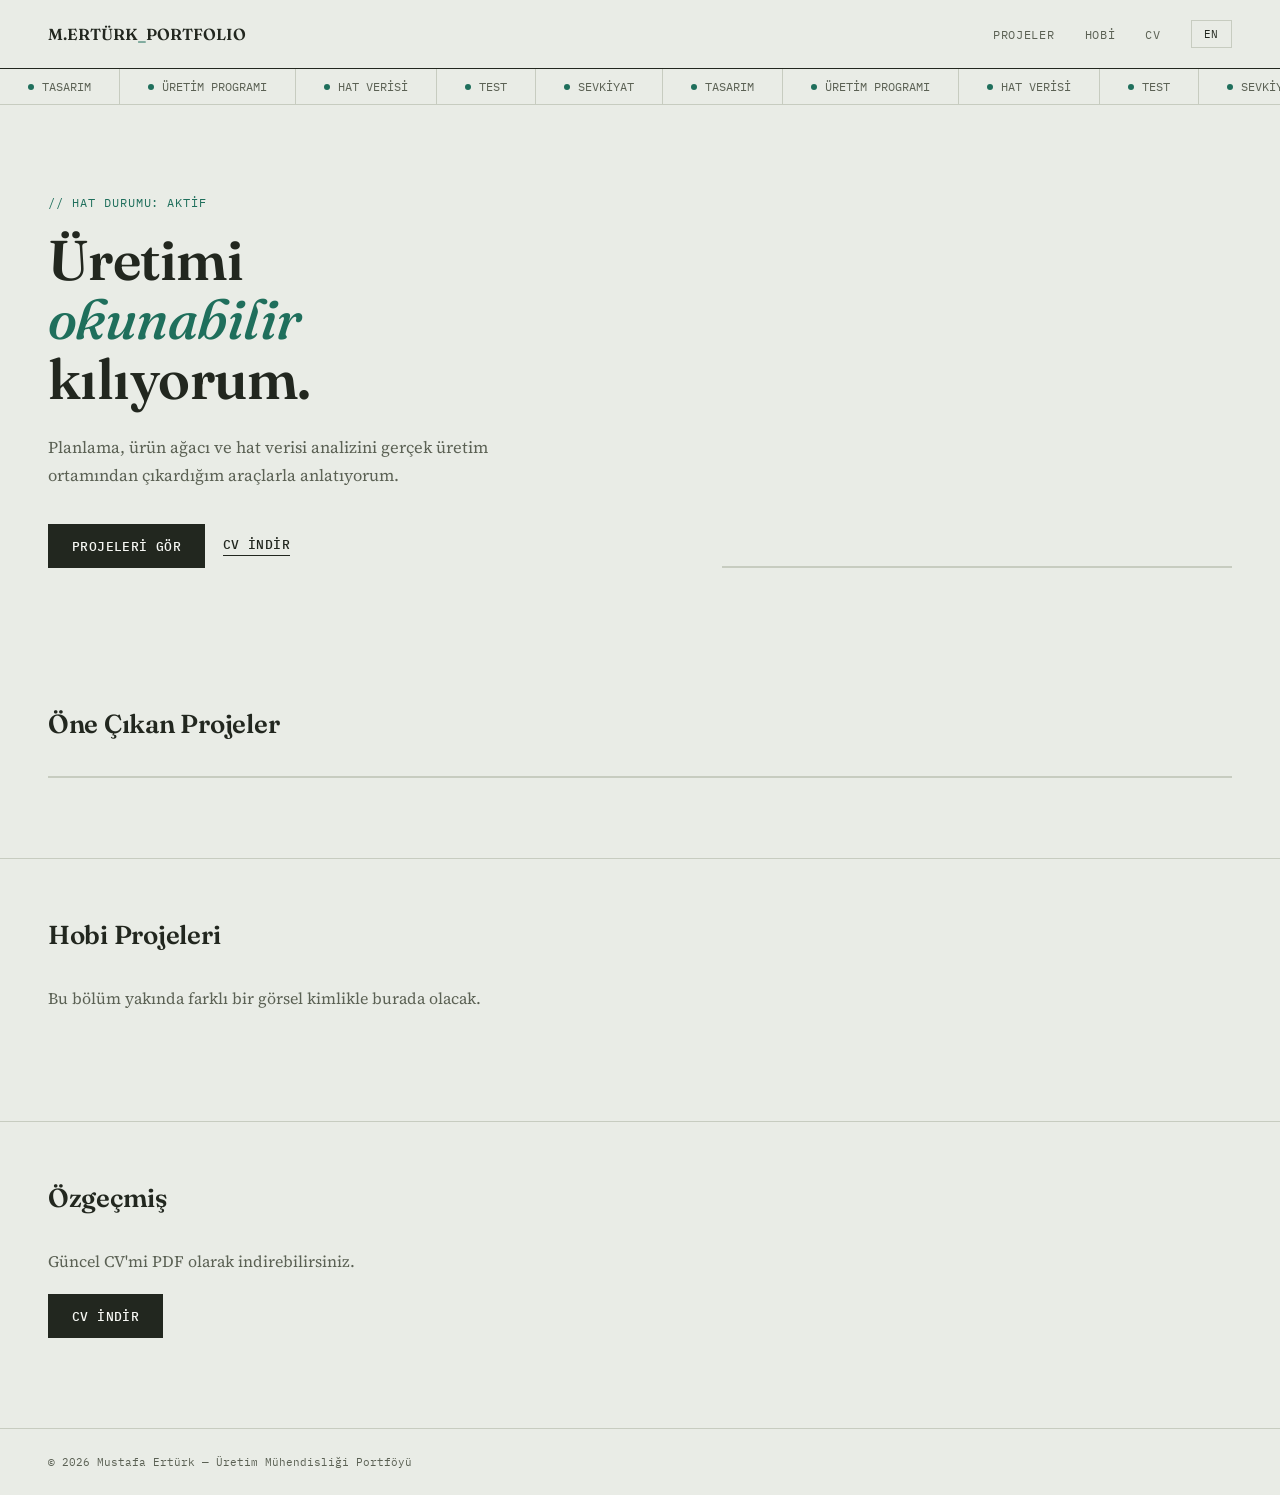
==== index.html @ 0b01f878 "ilk sürüm" ====
<!DOCTYPE html>
<html lang="tr" data-lang="tr">
<head>
<meta charset="UTF-8">
<meta name="viewport" content="width=device-width, initial-scale=1.0">
<title>Mustafa Ertürk — Portföy</title>
<link rel="preconnect" href="https://fonts.googleapis.com">
<link href="https://fonts.googleapis.com/css2?family=Fraunces:opsz,wght@9..144,500;9..144,600;9..144,700&family=Source+Serif+4:wght@400;500;600&family=IBM+Plex+Mono:wght@400;500&family=Caveat:wght@500;600&display=swap" rel="stylesheet">
<link rel="stylesheet" href="style.css">
</head>
<body>

<nav>
  <div class="logo">M.ERTÜRK<span>_</span>PORTFOLIO</div>
  <div class="navlinks">
    <a href="#projeler" data-i18n="nav_projects">PROJELER</a>
    <a href="#hobi" data-i18n="nav_hobby">HOBİ</a>
    <a href="#cv" data-i18n="nav_cv">CV</a>
    <button id="langToggle" class="lang-btn">EN</button>
  </div>
</nav>

<div class="status-strip">
  <div class="track">
    <div class="item"><span class="dot"></span><span data-i18n="s_design">TASARIM</span></div>
    <div class="item"><span class="dot"></span><span data-i18n="s_plan">ÜRETİM PROGRAMI</span></div>
    <div class="item"><span class="dot"></span><span data-i18n="s_line">HAT VERİSİ</span></div>
    <div class="item"><span class="dot"></span><span data-i18n="s_test">TEST</span></div>
    <div class="item"><span class="dot"></span><span data-i18n="s_ship">SEVKİYAT</span></div>
    <div class="item"><span class="dot"></span><span data-i18n="s_design">TASARIM</span></div>
    <div class="item"><span class="dot"></span><span data-i18n="s_plan">ÜRETİM PROGRAMI</span></div>
    <div class="item"><span class="dot"></span><span data-i18n="s_line">HAT VERİSİ</span></div>
    <div class="item"><span class="dot"></span><span data-i18n="s_test">TEST</span></div>
    <div class="item"><span class="dot"></span><span data-i18n="s_ship">SEVKİYAT</span></div>
  </div>
</div>

<header class="hero">
  <div>
    <div class="eyebrow" data-i18n="eyebrow">// Hat Durumu: Aktif</div>
    <h1>
      <span data-i18n="h1_1">Üretimi</span><br>
      <span class="accent" data-i18n="h1_2">okunabilir</span><br>
      <span data-i18n="h1_3">kılıyorum.</span>
    </h1>
    <p class="lead" data-i18n="lead">Planlama, ürün ağacı ve hat verisi analizini gerçek üretim ortamından çıkardığım araçlarla anlatıyorum.</p>
    <div class="ctas">
      <a href="#projeler" class="btn" data-i18n="cta_projects">PROJELERİ GÖR</a>
      <a href="#cv" class="btn ghost" data-i18n="cta_cv">CV İNDİR</a>
    </div>
  </div>

  <div class="kpis" id="kpiWrap">
    <!-- KPI kartları JS ile projects verisinden üretilir -->
  </div>
</header>

<!-- Radyal menü, JS tarafından tetiklenince buraya konumlandırılır -->
<div id="radialMenu" class="radial-menu" aria-hidden="true"></div>
<div id="radialOverlay" class="radial-overlay"></div>

<section id="projeler" class="projects">
  <h2 data-i18n="projects_title">Öne Çıkan Projeler</h2>
  <div class="project-grid" id="projectGrid">
    <!-- Kartlar JS ile üretilir -->
  </div>
</section>

<section id="hobi" class="hobby-teaser">
  <h2 data-i18n="hobby_title">Hobi Projeleri</h2>
  <p data-i18n="hobby_text">Bu bölüm yakında farklı bir görsel kimlikle burada olacak.</p>
</section>

<section id="cv" class="cv-section">
  <h2 data-i18n="cv_title">Özgeçmiş</h2>
  <p data-i18n="cv_text">Güncel CV'mi PDF olarak indirebilirsiniz.</p>
  <a href="assets/cv.pdf" class="btn" download data-i18n="cta_cv">CV İNDİR</a>
</section>

<footer>
  <span data-i18n="footer">© 2026 Mustafa Ertürk — Üretim Mühendisliği Portföyü</span>
</footer>

<script src="data/projects.js"></script>
<script src="data/i18n.js"></script>
<script src="script.js"></script>
</body>
</html>
---- style.css ----
:root{
  --bg:#E9ECE6;
  --panel:#F6F7F3;
  --panel-border:#C7CCC0;
  --ink:#22271F;
  --teal:#1F6F5C;
  --rust:#8A4A34;
  --steel:#5B6154;
  --white:#F6F7F3;
  --radius:2px;
}

*{ box-sizing:border-box; margin:0; padding:0; }

body{
  background: var(--bg);
  color: var(--ink);
  font-family:'Source Serif 4', serif;
  overflow-x:hidden;
}

a{ color:inherit; text-decoration:none; }

/* NAV */
nav{
  display:flex; justify-content:space-between; align-items:center;
  padding: 20px 48px;
  border-bottom: 1.5px solid var(--ink);
  position:sticky; top:0;
  background: var(--bg);
  z-index: 50;
}
nav .logo{
  font-family:'Fraunces', serif;
  font-weight:600;
  font-size:16px;
}
nav .logo span{ color: var(--teal); }
nav .navlinks{
  display:flex; align-items:center; gap:30px;
  font-family:'IBM Plex Mono', monospace;
  font-size:11.5px;
  color: var(--steel);
  text-transform:uppercase;
  letter-spacing:0.06em;
}
nav .navlinks a:hover{ color: var(--ink); }
.lang-btn{
  font-family:'IBM Plex Mono', monospace;
  font-size:11px;
  background:transparent;
  border:1px solid var(--panel-border);
  color: var(--ink);
  padding:6px 12px;
  cursor:pointer;
  letter-spacing:0.06em;
}
.lang-btn:hover{ border-color: var(--teal); color: var(--teal); }

/* STATUS STRIP */
.status-strip{
  display:flex;
  border-bottom: 1px solid var(--panel-border);
  overflow:hidden;
  white-space:nowrap;
}
.status-strip .track{ display:flex; animation: scroll 22s linear infinite; }
.status-strip .item{
  font-family:'IBM Plex Mono', monospace;
  font-size:11.5px;
  color: var(--steel);
  padding: 10px 28px;
  border-right: 1px solid var(--panel-border);
  display:flex; align-items:center; gap:8px;
}
.status-strip .dot{ width:6px; height:6px; border-radius:50%; background: var(--teal); }
@keyframes scroll{ 0%{transform:translateX(0);} 100%{transform:translateX(-50%);} }

/* HERO */
.hero{
  padding: 90px 48px 60px;
  display:grid;
  grid-template-columns: 1.1fr 0.9fr;
  gap: 50px;
  align-items:end;
}
.eyebrow{
  font-family:'IBM Plex Mono', monospace;
  font-size:12px;
  color: var(--teal);
  letter-spacing:0.08em;
  text-transform:uppercase;
  margin-bottom:20px;
}
h1{
  font-family:'Fraunces', serif;
  font-weight:600;
  font-size: 56px;
  line-height:1.06;
  letter-spacing:-0.01em;
  margin-bottom:26px;
}
h1 .accent{ font-style:italic; color: var(--teal); font-weight:500; }
p.lead{
  font-size:16.5px;
  line-height:1.7;
  color: var(--steel);
  max-width:460px;
  margin-bottom:34px;
}
.ctas{ display:flex; gap:18px; align-items:center; }
.btn{
  display:inline-block;
  font-family:'IBM Plex Mono', monospace;
  font-size:12.5px;
  padding:14px 24px;
  background: var(--ink);
  color: var(--white);
  font-weight:500;
  border:none;
  cursor:pointer;
  letter-spacing:0.03em;
}
.btn.ghost{
  background:transparent;
  color: var(--ink);
  border-bottom:1px solid var(--ink);
  padding: 0 0 3px;
}
.btn:hover{ opacity:0.82; }

/* KPI GRID + RADIAL TRIGGERS */
.kpis{
  display:grid;
  grid-template-columns: 1fr 1fr;
  gap:1px;
  background: var(--panel-border);
  border:1px solid var(--panel-border);
}
.kpi{
  background: var(--panel);
  padding: 26px 22px;
  cursor: pointer;
  position:relative;
  transition: background 0.15s ease;
}
.kpi:hover{ background:#EFF1EA; }
.kpi .num{
  font-family:'Fraunces', serif;
  font-weight:600;
  font-size:36px;
  color: var(--ink);
}
.kpi .num span{ color: var(--teal); font-size:19px; }
.kpi .label{
  font-family:'IBM Plex Mono', monospace;
  font-size:10.5px;
  color: var(--steel);
  text-transform:uppercase;
  letter-spacing:0.06em;
  margin-top:6px;
}
.kpi.has-menu::after{
  content:"⊕";
  position:absolute;
  top:14px; right:16px;
  font-size:12px;
  color: var(--rust);
}

/* RADIAL MENU */
.radial-overlay{
  position:fixed; inset:0;
  background: rgba(34,39,31,0.35);
  backdrop-filter: blur(2px);
  opacity:0; pointer-events:none;
  transition: opacity 0.18s ease;
  z-index: 90;
}
.radial-overlay.active{ opacity:1; pointer-events:auto; }

.radial-menu{
  position:fixed;
  width: 0; height:0;
  z-index: 100;
  pointer-events:none;
}
.radial-menu.active{ pointer-events:auto; }

.radial-center{
  position:absolute;
  width:64px; height:64px;
  left:-32px; top:-32px;
  border-radius:50%;
  background: var(--teal);
  color: var(--white);
  display:flex; align-items:center; justify-content:center;
  font-family:'IBM Plex Mono', monospace;
  font-size:10px;
  text-align:center;
  font-weight:500;
  transform: scale(0);
  transition: transform 0.22s cubic-bezier(.2,1.4,.4,1);
}
.radial-menu.active .radial-center{ transform: scale(1); }

.radial-item{
  position:absolute;
  left:0; top:0;
  width:150px;
  --tx: 0px; --ty: 0px;
  transform: translate(calc(-50% + var(--tx)), calc(-50% + var(--ty))) scale(0);
  opacity:0;
  transition: transform 0.24s cubic-bezier(.2,1.4,.4,1), opacity 0.18s ease;
  text-align:center;
}
.radial-menu.active .radial-item{
  transform: translate(calc(-50% + var(--tx)), calc(-50% + var(--ty))) scale(1);
  opacity:1;
}

.radial-item .ri-inner{
  background: var(--panel);
  border: 1px solid var(--panel-border);
  padding: 12px 14px;
  cursor:pointer;
}
.radial-item .ri-inner:hover{
  border-color: var(--teal);
  background:#EFF1EA;
}
.radial-item .ri-tag{
  font-family:'IBM Plex Mono', monospace;
  font-size:9.5px;
  color: var(--rust);
  text-transform:uppercase;
  letter-spacing:0.06em;
  margin-bottom:4px;
}
.radial-item .ri-title{
  font-family:'Source Serif 4', serif;
  font-size:13px;
  font-weight:500;
  color: var(--ink);
  line-height:1.3;
}
.radial-line{
  position:absolute;
  height:1px;
  background: var(--panel-border);
  transform-origin: 0 0;
  z-index:-1;
  opacity:0;
  transition: opacity 0.18s ease;
}
.radial-menu.active .radial-line{ opacity:1; }

/* PROJECT GRID */
.projects{ padding: 80px 48px; }
.projects h2, .hobby-teaser h2, .cv-section h2{
  font-family:'Fraunces', serif;
  font-weight:600;
  font-size:26px;
  margin-bottom: 36px;
  letter-spacing:-0.01em;
}
.project-grid{
  display:grid;
  grid-template-columns: repeat(auto-fit, minmax(280px, 1fr));
  gap: 1px;
  background: var(--panel-border);
  border: 1px solid var(--panel-border);
}
.project-card{
  background: var(--panel);
  padding: 26px;
  scroll-margin-top: 100px;
  border-left: 3px solid transparent;
  transition: border-color 0.3s ease, background 0.15s ease;
  display: block;
}
.project-card:hover{
  background:#EFF1EA;
  border-left-color: var(--teal);
}
.project-card .pc-tag{
  font-family:'IBM Plex Mono', monospace;
  font-size:10.5px;
  color: var(--rust);
  text-transform:uppercase;
  letter-spacing:0.06em;
  margin-bottom:10px;
}
.project-card h3{
  font-family:'Fraunces', serif;
  font-weight:600;
  font-size:18px;
  margin-bottom:10px;
}
.project-card p{
  font-size:14px;
  color: var(--steel);
  line-height:1.6;
}

.hobby-teaser, .cv-section{
  padding: 60px 48px 90px;
  border-top: 1px solid var(--panel-border);
}
.hobby-teaser p, .cv-section p{
  color: var(--steel);
  margin-bottom: 22px;
  max-width: 480px;
}

footer{
  padding: 26px 48px;
  border-top: 1px solid var(--panel-border);
  font-family:'IBM Plex Mono', monospace;
  font-size:11px;
  color: var(--steel);
}

/* PROJECT DETAIL PAGE */
.detail-wrap{ max-width: 900px; margin: 0 auto; padding: 56px 48px 20px; }
.back-link{
  display:inline-block;
  font-family:'IBM Plex Mono', monospace;
  font-size:12px;
  color: var(--steel);
  margin-bottom: 34px;
}
.back-link:hover{ color: var(--teal); }

.detail-tag{
  font-family:'IBM Plex Mono', monospace;
  font-size:12px;
  color: var(--teal);
  letter-spacing:0.08em;
  text-transform:uppercase;
  margin-bottom:18px;
}
.detail-title{
  font-family:'Fraunces', serif;
  font-weight:600;
  font-size:42px;
  line-height:1.12;
  margin-bottom:26px;
  max-width: 640px;
}
.detail-long{
  font-size:16.5px;
  line-height:1.75;
  color: var(--steel);
  max-width: 620px;
  margin-bottom: 36px;
}

.detail-stack-label, .detail-related-label{
  font-family:'IBM Plex Mono', monospace;
  font-size:11px;
  color: var(--steel);
  text-transform:uppercase;
  letter-spacing:0.08em;
  margin-bottom:12px;
}
.stack-chips{ display:flex; flex-wrap:wrap; gap:10px; margin-bottom:36px; }
.chip{
  font-family:'IBM Plex Mono', monospace;
  font-size:12px;
  padding: 7px 14px;
  border: 1px solid var(--panel-border);
  background: var(--panel);
  color: var(--ink);
}

.detail-media{
  border: 1px dashed var(--panel-border);
  background: var(--panel);
  padding: 40px;
  text-align:center;
  color: var(--steel);
  font-family:'IBM Plex Mono', monospace;
  font-size:12.5px;
  margin-bottom: 36px;
}
.detail-media video, .detail-media img{ width:100%; display:block; }

.detail-ctas{ display:flex; gap:16px; margin-bottom: 60px; }

.related-section{ margin-top: 20px; }
.related-section h2{
  font-family:'Fraunces', serif;
  font-weight:600;
  font-size:20px;
  margin-bottom: 22px;
}

.not-found{
  font-family:'Source Serif 4', serif;
  font-size:17px;
  color: var(--steel);
}

@media (max-width: 860px){
  .detail-wrap{ padding: 40px 24px 20px; }
  .detail-title{ font-size: 32px; }
}

@media (max-width: 860px){
  .hero{ grid-template-columns: 1fr; padding: 60px 24px 40px; }
  h1{ font-size: 38px; }
  nav{ padding: 16px 20px; }
  nav .navlinks{ gap:16px; font-size:10px; }
  .projects, .hobby-teaser, .cv-section{ padding-left:24px; padding-right:24px; }
  .radial-item{ width:120px; }
}
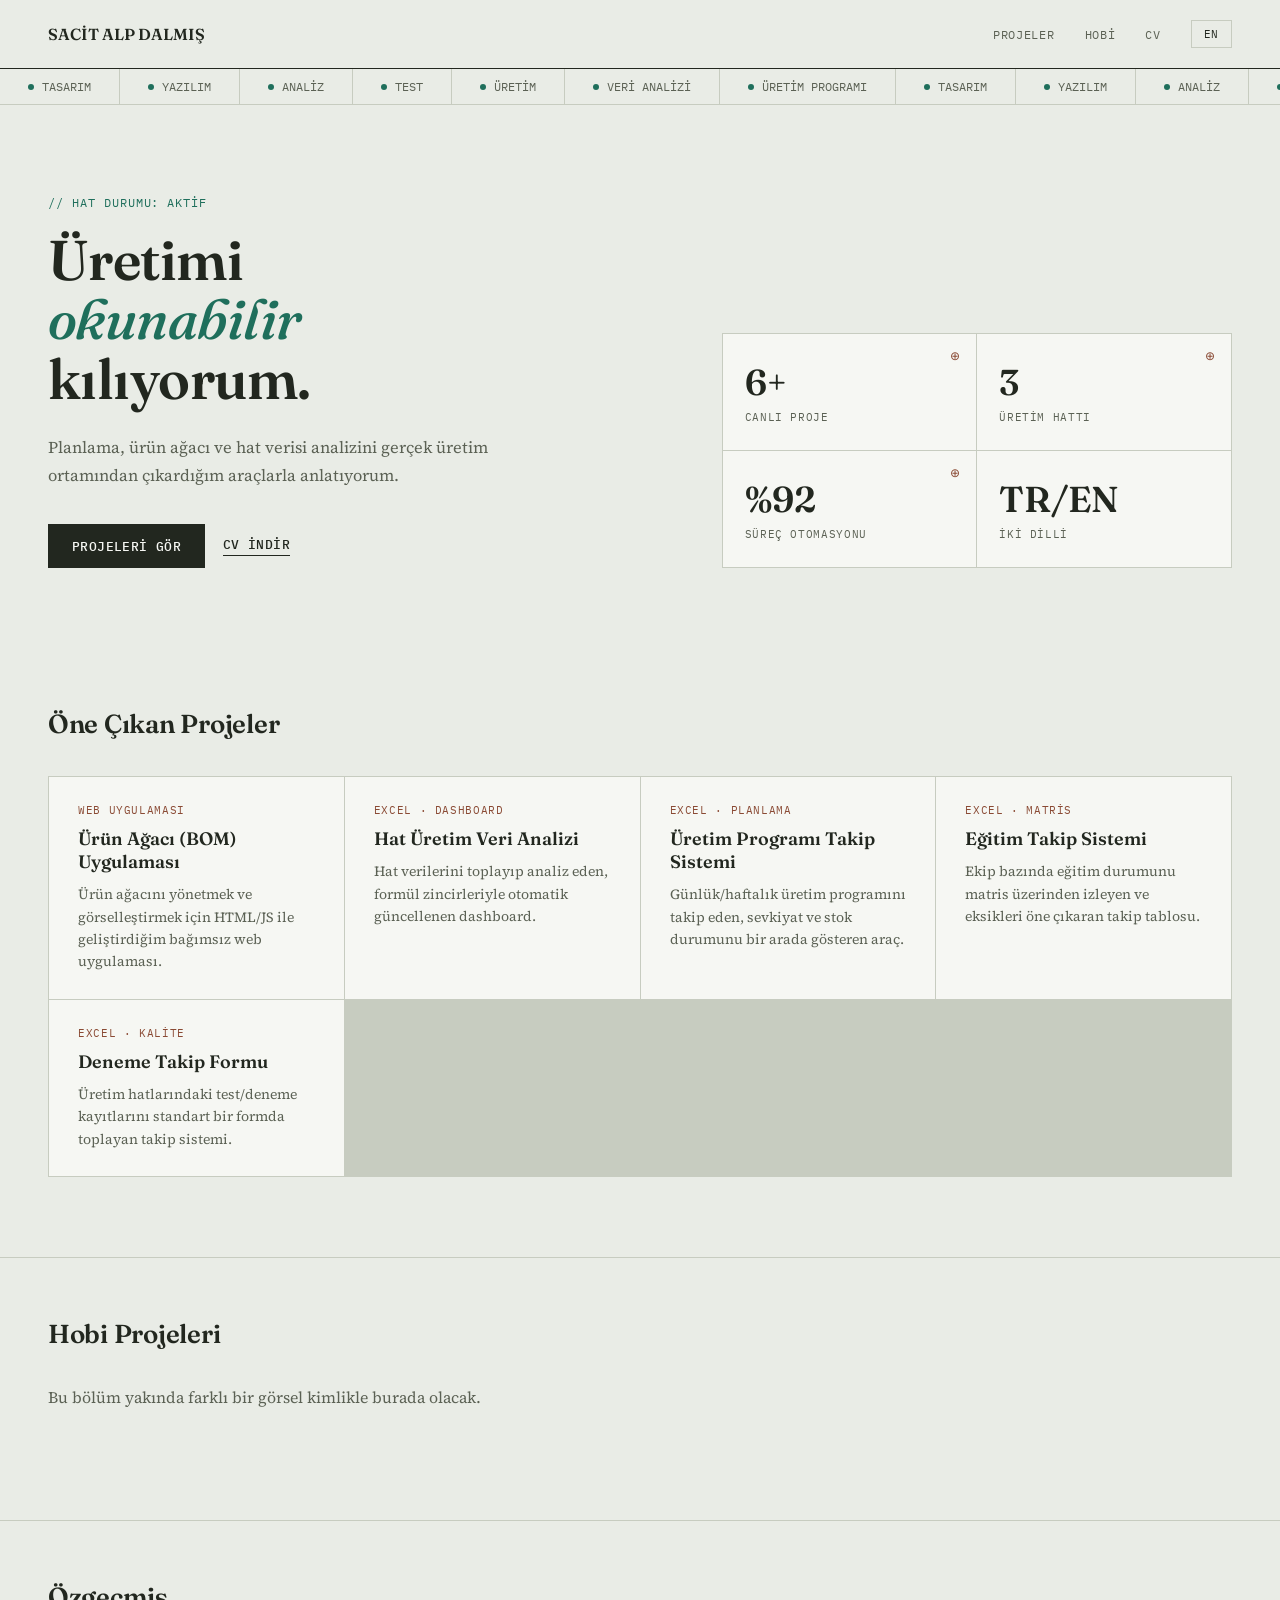
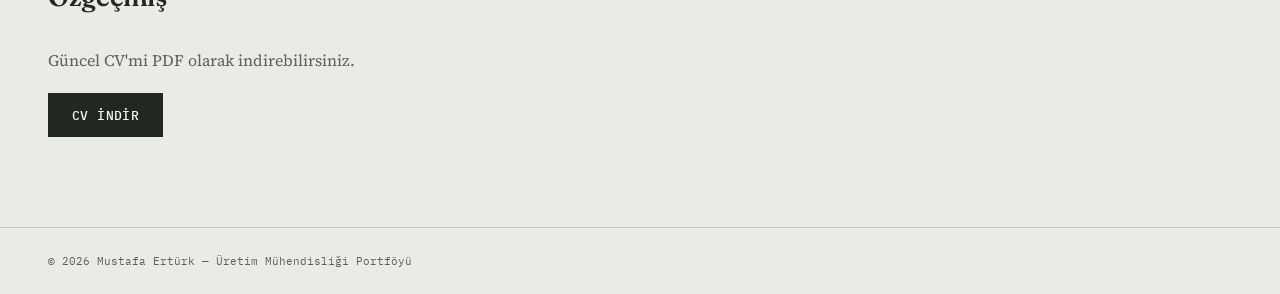
==== commit ec8334cc: "dosya yapisi duzelt" ====
--- a/index.html
+++ b/index.html
@@ -11,7 +11,7 @@
 <body>
 
 <nav>
-  <div class="logo">M.ERTÜRK<span>_</span>PORTFOLIO</div>
+  <div class="logo">SACİT ALP DALMIŞ</div>
   <div class="navlinks">
     <a href="#projeler" data-i18n="nav_projects">PROJELER</a>
     <a href="#hobi" data-i18n="nav_hobby">HOBİ</a>
@@ -23,15 +23,19 @@
 <div class="status-strip">
   <div class="track">
     <div class="item"><span class="dot"></span><span data-i18n="s_design">TASARIM</span></div>
+    <div class="item"><span class="dot"></span><span data-i18n="s_software">YAZILIM</span></div>
+    <div class="item"><span class="dot"></span><span data-i18n="s_analyze">ANALİZ</span></div>
+    <div class="item"><span class="dot"></span><span data-i18n="s_test">TEST</span></div>
+    <div class="item"><span class="dot"></span><span data-i18n="s_production">ÜRETİM</span></div>
+    <div class="item"><span class="dot"></span><span data-i18n="s_data_analysis">VERİ ANALİZİ</span></div>
     <div class="item"><span class="dot"></span><span data-i18n="s_plan">ÜRETİM PROGRAMI</span></div>
-    <div class="item"><span class="dot"></span><span data-i18n="s_line">HAT VERİSİ</span></div>
+    <div class="item"><span class="dot"></span><span data-i18n="s_design">TASARIM</span></div>
+    <div class="item"><span class="dot"></span><span data-i18n="s_software">YAZILIM</span></div>
+    <div class="item"><span class="dot"></span><span data-i18n="s_analyze">ANALİZ</span></div>
     <div class="item"><span class="dot"></span><span data-i18n="s_test">TEST</span></div>
-    <div class="item"><span class="dot"></span><span data-i18n="s_ship">SEVKİYAT</span></div>
-    <div class="item"><span class="dot"></span><span data-i18n="s_design">TASARIM</span></div>
+    <div class="item"><span class="dot"></span><span data-i18n="s_production">ÜRETİM</span></div>
+    <div class="item"><span class="dot"></span><span data-i18n="s_data_analysis">VERİ ANALİZİ</span></div>
     <div class="item"><span class="dot"></span><span data-i18n="s_plan">ÜRETİM PROGRAMI</span></div>
-    <div class="item"><span class="dot"></span><span data-i18n="s_line">HAT VERİSİ</span></div>
-    <div class="item"><span class="dot"></span><span data-i18n="s_test">TEST</span></div>
-    <div class="item"><span class="dot"></span><span data-i18n="s_ship">SEVKİYAT</span></div>
   </div>
 </div>
 
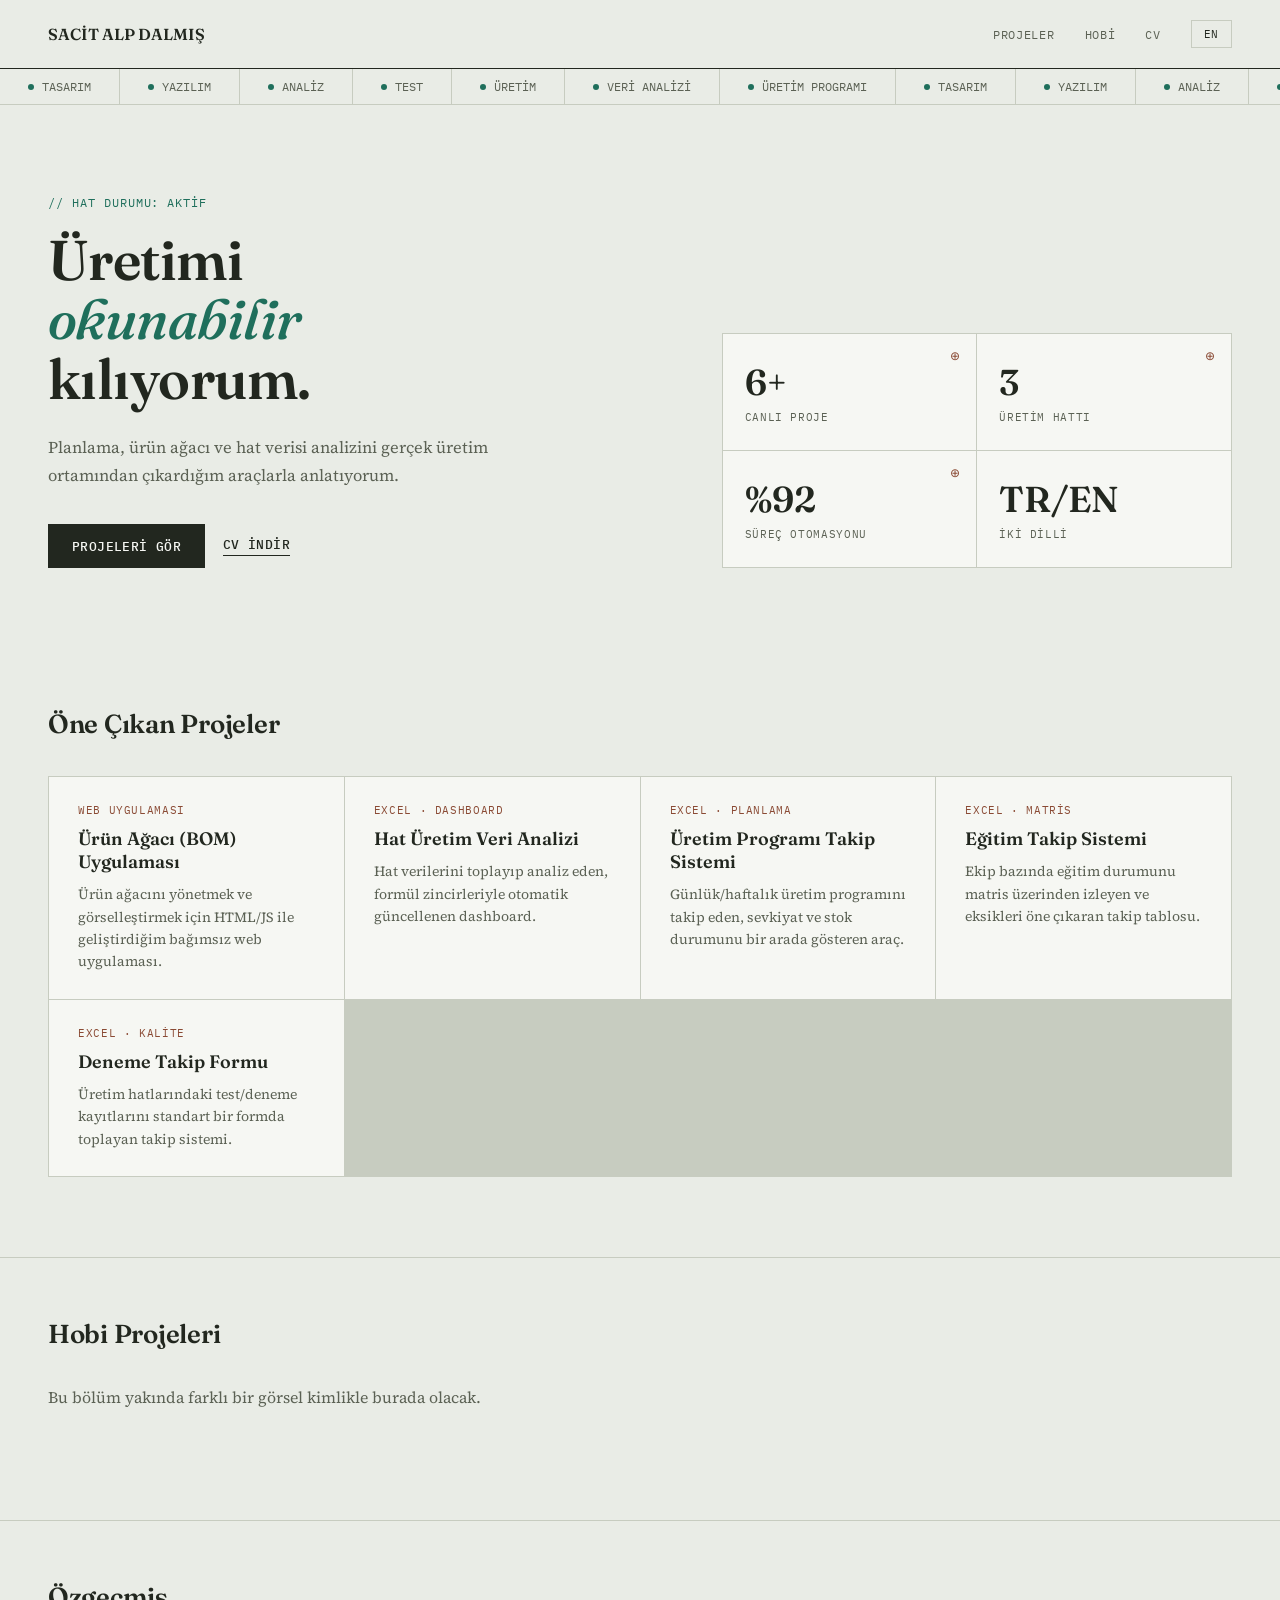
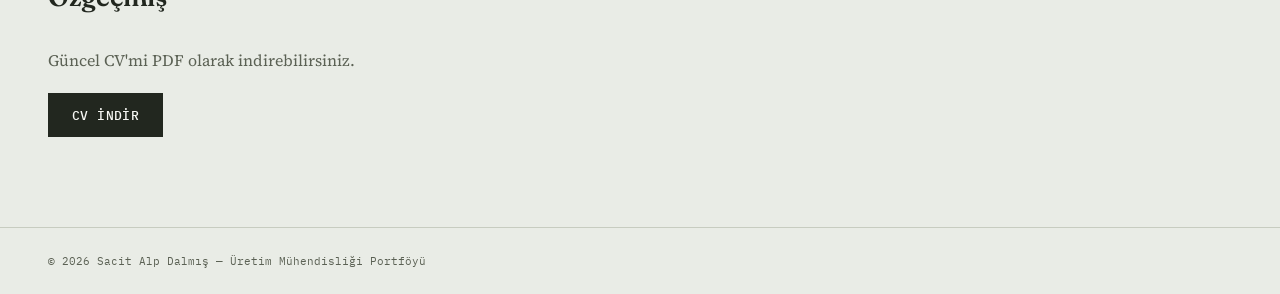
==== commit e1ff102f: "dosya yapisi duzelt" ====
--- a/index.html
+++ b/index.html
@@ -3,7 +3,7 @@
 <head>
 <meta charset="UTF-8">
 <meta name="viewport" content="width=device-width, initial-scale=1.0">
-<title>Mustafa Ertürk — Portföy</title>
+<title>Sacit Alp Dalmış — Portföy</title>
 <link rel="preconnect" href="https://fonts.googleapis.com">
 <link href="https://fonts.googleapis.com/css2?family=Fraunces:opsz,wght@9..144,500;9..144,600;9..144,700&family=Source+Serif+4:wght@400;500;600&family=IBM+Plex+Mono:wght@400;500&family=Caveat:wght@500;600&display=swap" rel="stylesheet">
 <link rel="stylesheet" href="style.css">
@@ -21,21 +21,16 @@
 </nav>
 
 <div class="status-strip">
-  <div class="track">
-    <div class="item"><span class="dot"></span><span data-i18n="s_design">TASARIM</span></div>
-    <div class="item"><span class="dot"></span><span data-i18n="s_software">YAZILIM</span></div>
-    <div class="item"><span class="dot"></span><span data-i18n="s_analyze">ANALİZ</span></div>
-    <div class="item"><span class="dot"></span><span data-i18n="s_test">TEST</span></div>
-    <div class="item"><span class="dot"></span><span data-i18n="s_production">ÜRETİM</span></div>
-    <div class="item"><span class="dot"></span><span data-i18n="s_data_analysis">VERİ ANALİZİ</span></div>
-    <div class="item"><span class="dot"></span><span data-i18n="s_plan">ÜRETİM PROGRAMI</span></div>
-    <div class="item"><span class="dot"></span><span data-i18n="s_design">TASARIM</span></div>
-    <div class="item"><span class="dot"></span><span data-i18n="s_software">YAZILIM</span></div>
-    <div class="item"><span class="dot"></span><span data-i18n="s_analyze">ANALİZ</span></div>
-    <div class="item"><span class="dot"></span><span data-i18n="s_test">TEST</span></div>
-    <div class="item"><span class="dot"></span><span data-i18n="s_production">ÜRETİM</span></div>
-    <div class="item"><span class="dot"></span><span data-i18n="s_data_analysis">VERİ ANALİZİ</span></div>
-    <div class="item"><span class="dot"></span><span data-i18n="s_plan">ÜRETİM PROGRAMI</span></div>
+  <div class="track" id="marqueeTrack">
+    <div class="marquee-set" id="marqueeMaster">
+      <div class="item"><span class="dot"></span><span data-i18n="s_design">TASARIM</span></div>
+      <div class="item"><span class="dot"></span><span data-i18n="s_software">YAZILIM</span></div>
+      <div class="item"><span class="dot"></span><span data-i18n="s_analyze">ANALİZ</span></div>
+      <div class="item"><span class="dot"></span><span data-i18n="s_test">TEST</span></div>
+      <div class="item"><span class="dot"></span><span data-i18n="s_production">ÜRETİM</span></div>
+      <div class="item"><span class="dot"></span><span data-i18n="s_data_analysis">VERİ ANALİZİ</span></div>
+      <div class="item"><span class="dot"></span><span data-i18n="s_plan">ÜRETİM PROGRAMI</span></div>
+    </div>
   </div>
 </div>
 
@@ -78,11 +73,11 @@
 <section id="cv" class="cv-section">
   <h2 data-i18n="cv_title">Özgeçmiş</h2>
   <p data-i18n="cv_text">Güncel CV'mi PDF olarak indirebilirsiniz.</p>
-  <a href="assets/cv.pdf" class="btn" download data-i18n="cta_cv">CV İNDİR</a>
+  <a href="assets/cv-tr.pdf" id="cvDownload" class="btn" download="Sacit_Alp_Dalmis_CV_TR.pdf" data-i18n="cta_cv">CV İNDİR</a>
 </section>
 
 <footer>
-  <span data-i18n="footer">© 2026 Mustafa Ertürk — Üretim Mühendisliği Portföyü</span>
+  <span data-i18n="footer">© 2026 Sacit Alp Dalmış — Üretim Mühendisliği Portföyü</span>
 </footer>
 
 <script src="data/projects.js"></script>
--- a/style.css
+++ b/style.css
@@ -64,7 +64,8 @@
   overflow:hidden;
   white-space:nowrap;
 }
-.status-strip .track{ display:flex; animation: scroll 22s linear infinite; }
+.status-strip .track{ display:flex; }
+.marquee-set{ display:flex; flex-shrink:0; }
 .status-strip .item{
   font-family:'IBM Plex Mono', monospace;
   font-size:11.5px;
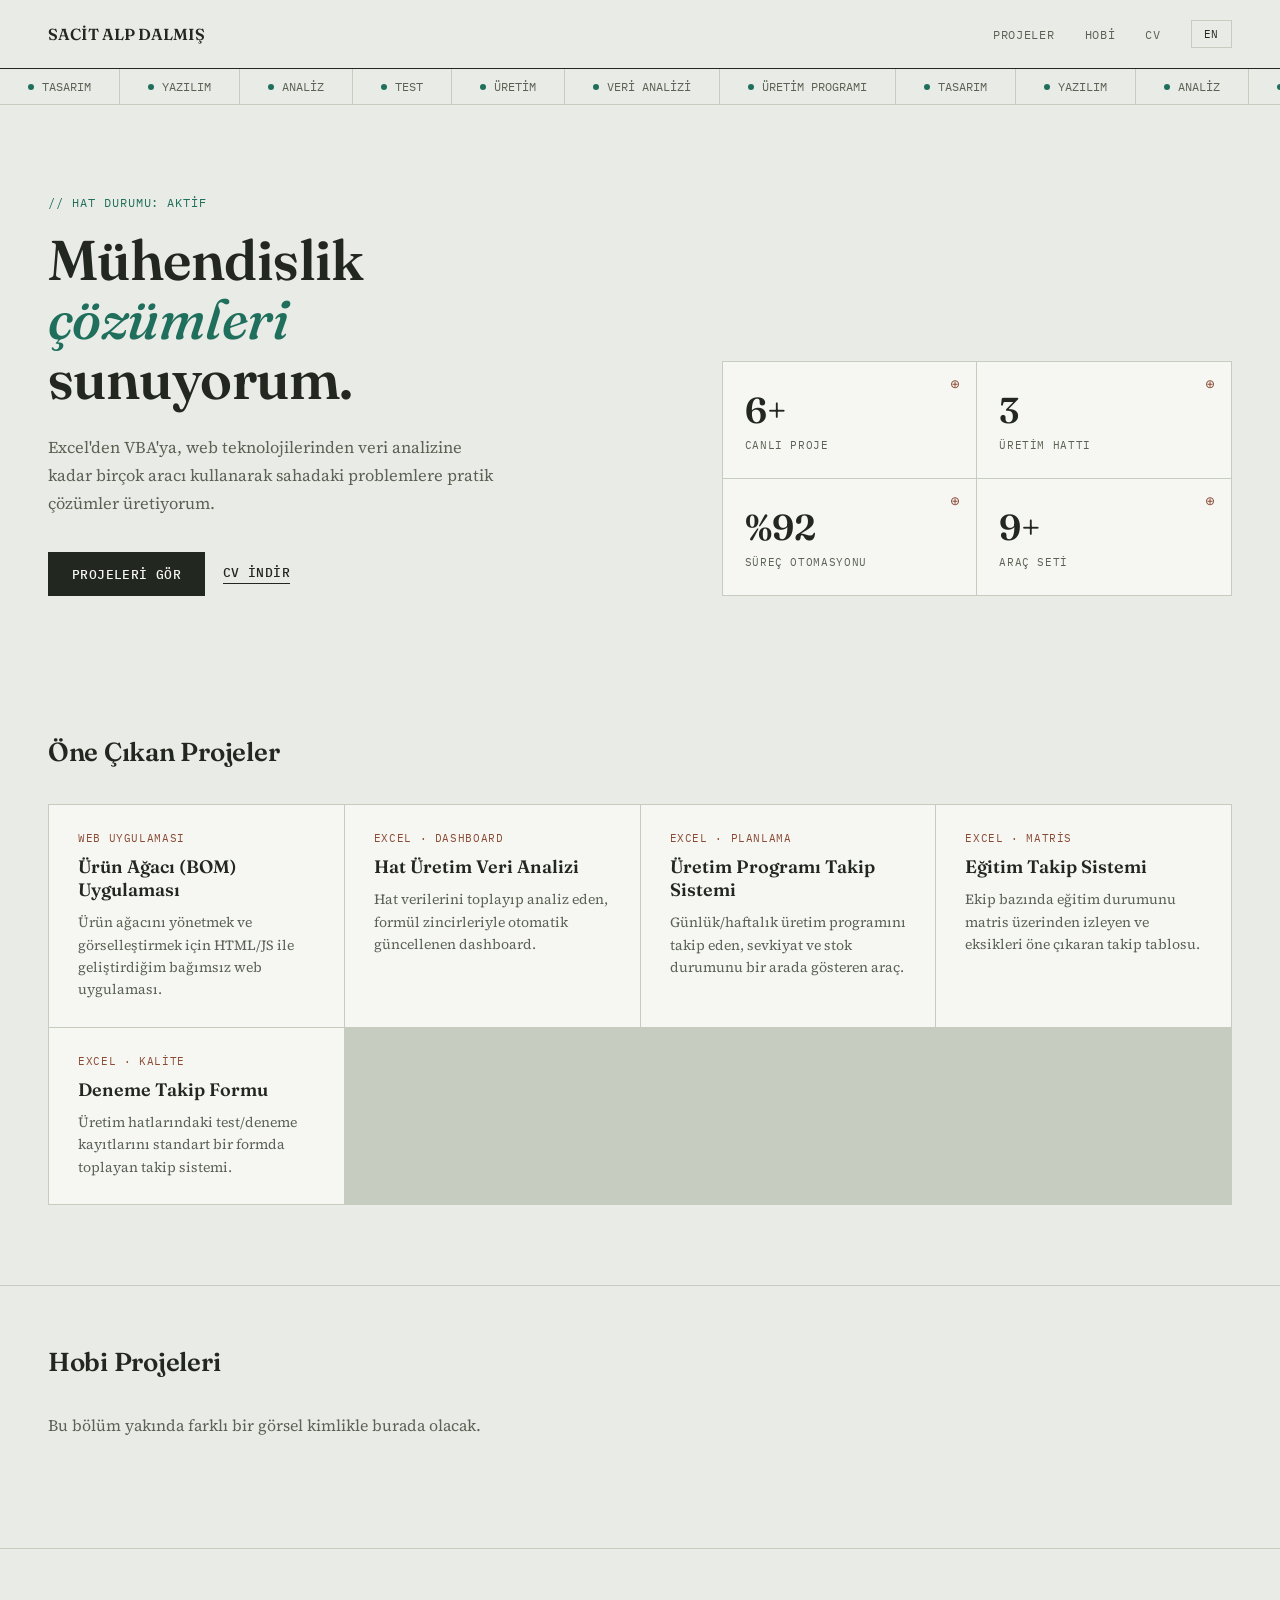
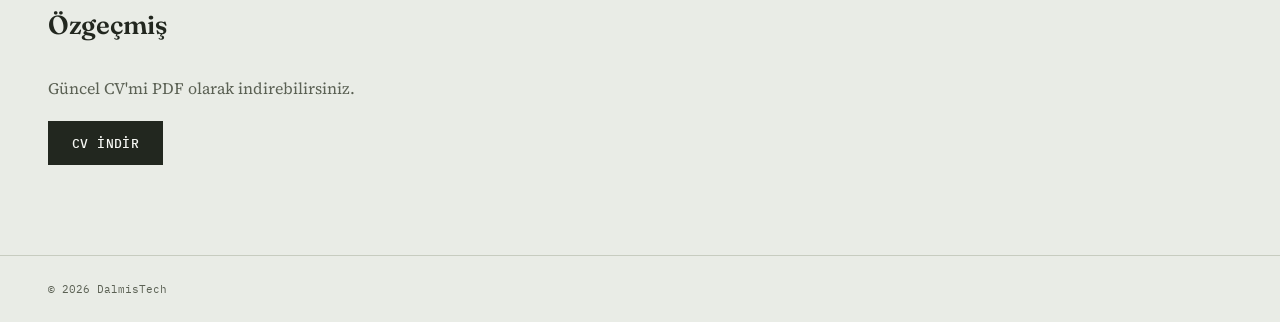
==== commit 6c1e2a07: "Hero ve KPI güncellemeleri_eksik kalan dosyalar" ====
--- a/index.html
+++ b/index.html
@@ -3,7 +3,7 @@
 <head>
 <meta charset="UTF-8">
 <meta name="viewport" content="width=device-width, initial-scale=1.0">
-<title>Sacit Alp Dalmış — Portföy</title>
+<title>Sacit Alp Dalmış — Portfolyo</title>
 <link rel="preconnect" href="https://fonts.googleapis.com">
 <link href="https://fonts.googleapis.com/css2?family=Fraunces:opsz,wght@9..144,500;9..144,600;9..144,700&family=Source+Serif+4:wght@400;500;600&family=IBM+Plex+Mono:wght@400;500&family=Caveat:wght@500;600&display=swap" rel="stylesheet">
 <link rel="stylesheet" href="style.css">
@@ -11,7 +11,7 @@
 <body>
 
 <nav>
-  <div class="logo">SACİT ALP DALMIŞ</div>
+  <a href="index.html" class="logo">SACİT ALP DALMIŞ</a>
   <div class="navlinks">
     <a href="#projeler" data-i18n="nav_projects">PROJELER</a>
     <a href="#hobi" data-i18n="nav_hobby">HOBİ</a>
@@ -73,11 +73,11 @@
 <section id="cv" class="cv-section">
   <h2 data-i18n="cv_title">Özgeçmiş</h2>
   <p data-i18n="cv_text">Güncel CV'mi PDF olarak indirebilirsiniz.</p>
-  <a href="assets/cv-tr.pdf" id="cvDownload" class="btn" download="Sacit_Alp_Dalmis_CV_TR.pdf" data-i18n="cta_cv">CV İNDİR</a>
+  <a href="assets/SACITALPDALMIS_CV_P.pdf" id="cvDownload" class="btn" download="SACITALPDALMIS_CV_P.pdf" data-i18n="cta_cv">CV İNDİR</a>
 </section>
 
 <footer>
-  <span data-i18n="footer">© 2026 Sacit Alp Dalmış — Üretim Mühendisliği Portföyü</span>
+  <span data-i18n="footer">© 2026 DalmisTech</span>
 </footer>
 
 <script src="data/projects.js"></script>
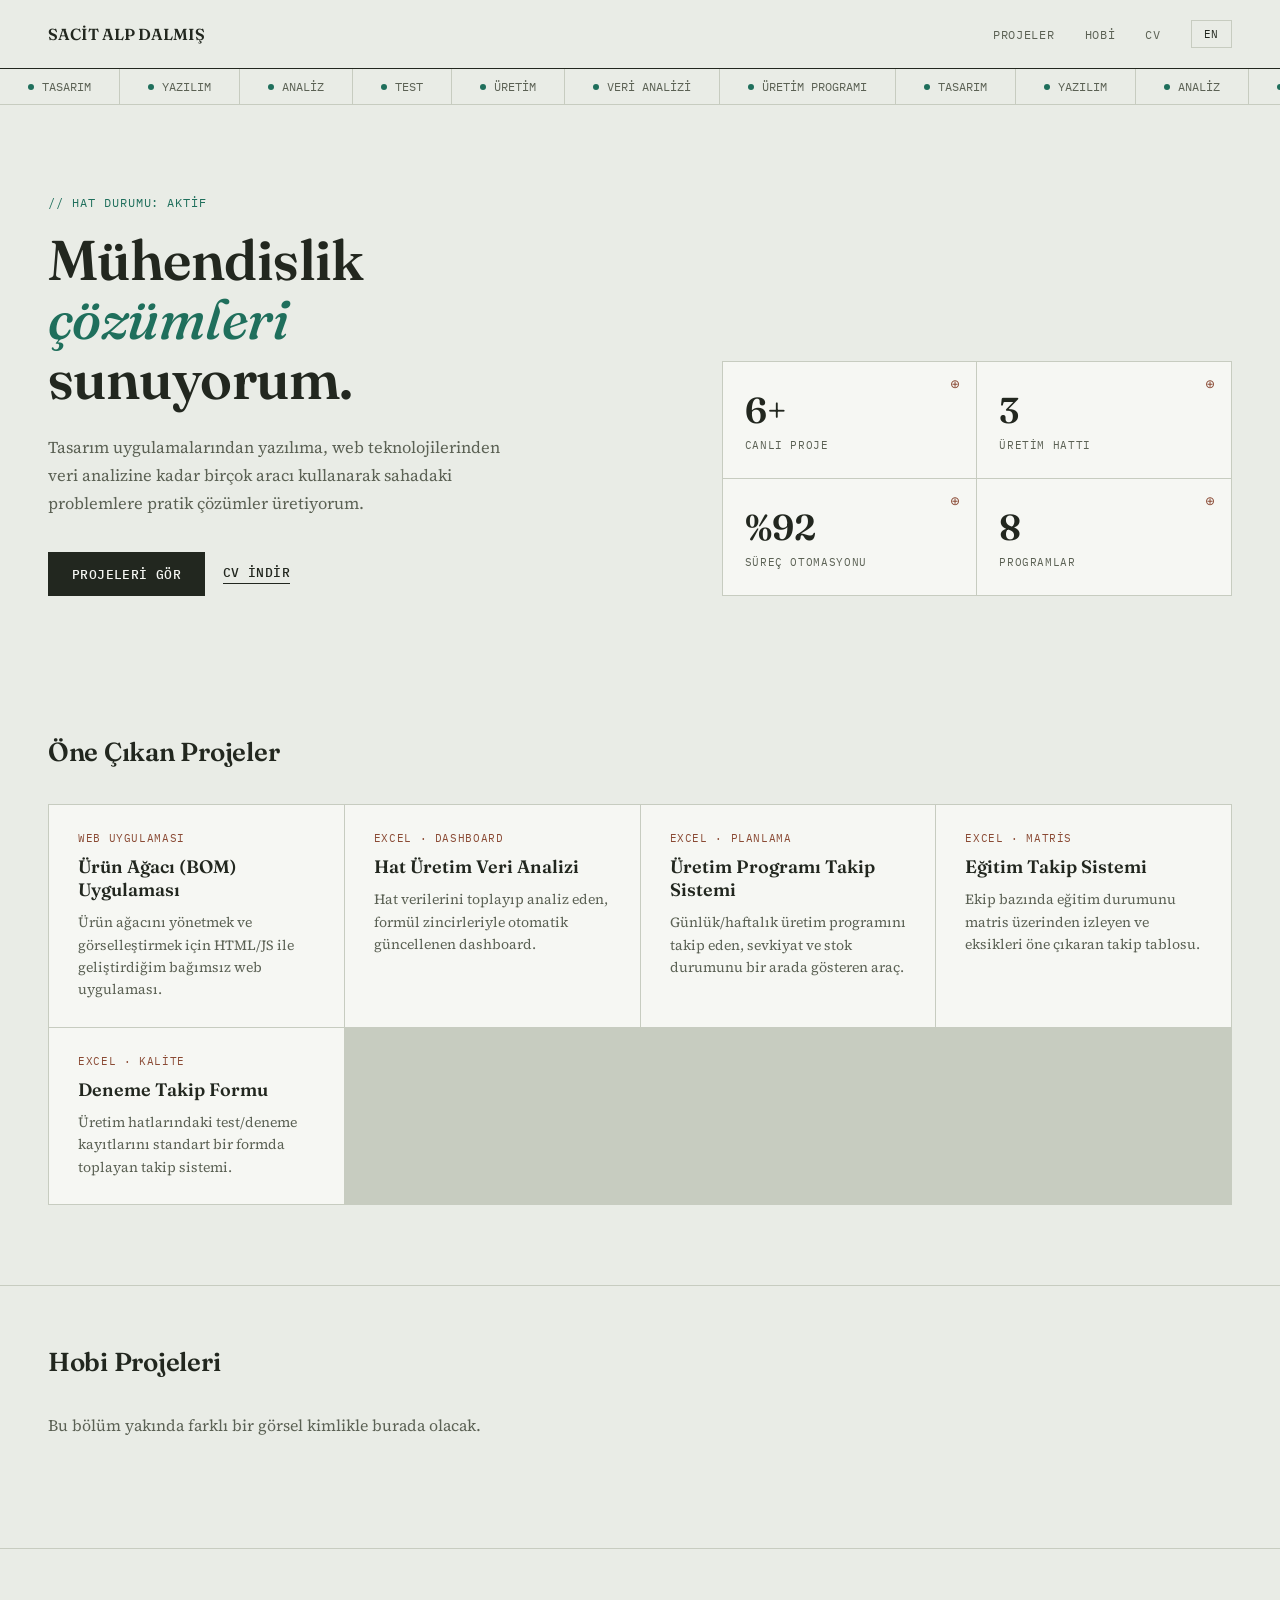
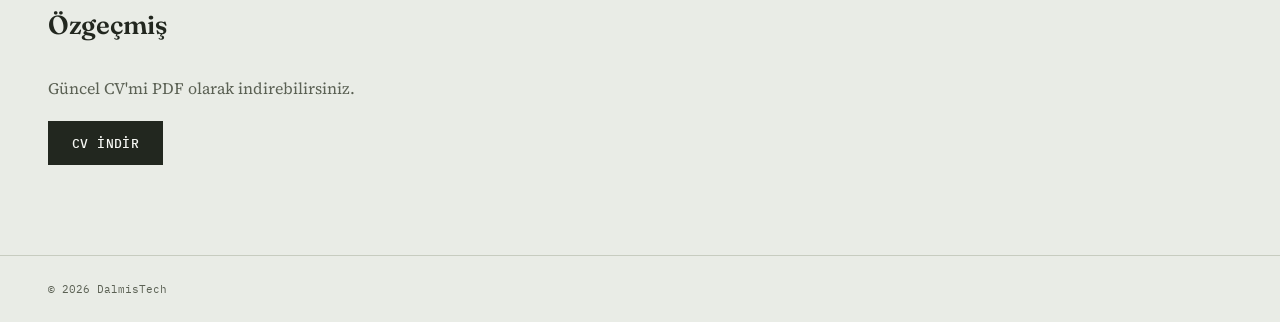
==== commit eaca7298: "Arac seti kpi ve lead" ====
--- a/index.html
+++ b/index.html
@@ -38,11 +38,11 @@
   <div>
     <div class="eyebrow" data-i18n="eyebrow">// Hat Durumu: Aktif</div>
     <h1>
-      <span data-i18n="h1_1">Üretimi</span><br>
-      <span class="accent" data-i18n="h1_2">okunabilir</span><br>
-      <span data-i18n="h1_3">kılıyorum.</span>
+      <span data-i18n="h1_1">Mühendislik</span><br>
+      <span class="accent" data-i18n="h1_2">çözümleri</span><br>
+      <span data-i18n="h1_3">sunuyorum.</span>
     </h1>
-    <p class="lead" data-i18n="lead">Planlama, ürün ağacı ve hat verisi analizini gerçek üretim ortamından çıkardığım araçlarla anlatıyorum.</p>
+    <p class="lead" data-i18n="lead">Tasarım uygulamalarından yazılıma, web teknolojilerinden veri analizine kadar birçok aracı kullanarak sahadaki problemlere pratik çözümler üretiyorum.</p>
     <div class="ctas">
       <a href="#projeler" class="btn" data-i18n="cta_projects">PROJELERİ GÖR</a>
       <a href="#cv" class="btn ghost" data-i18n="cta_cv">CV İNDİR</a>
--- a/style.css
+++ b/style.css
@@ -245,6 +245,14 @@
   color: var(--ink);
   line-height:1.3;
 }
+.radial-item.skill-item .ri-inner{ cursor: default; }
+.ri-dots{
+  margin-top:6px;
+  font-size:13px;
+  letter-spacing:2px;
+}
+.ri-dots .dots-filled{ color: var(--teal); }
+.ri-dots .dots-empty{ color: var(--panel-border); }
 .radial-line{
   position:absolute;
   height:1px;
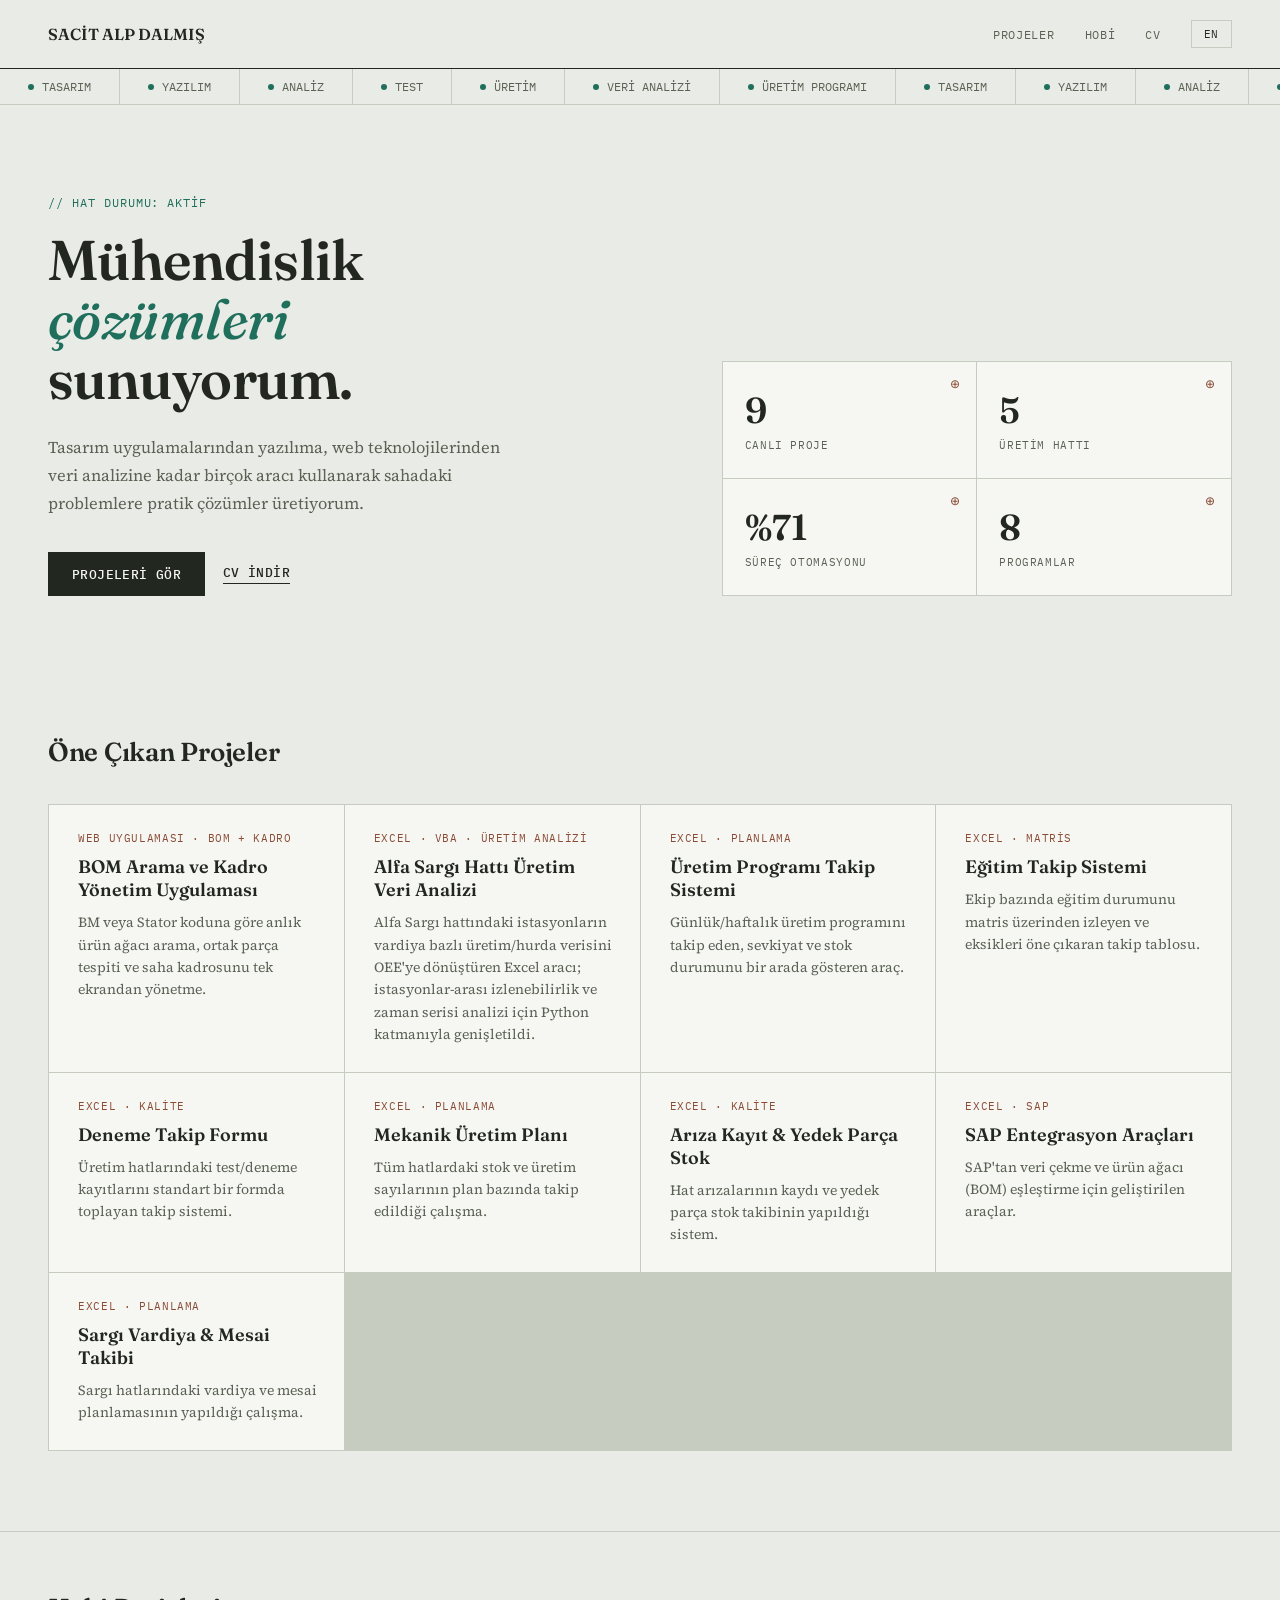
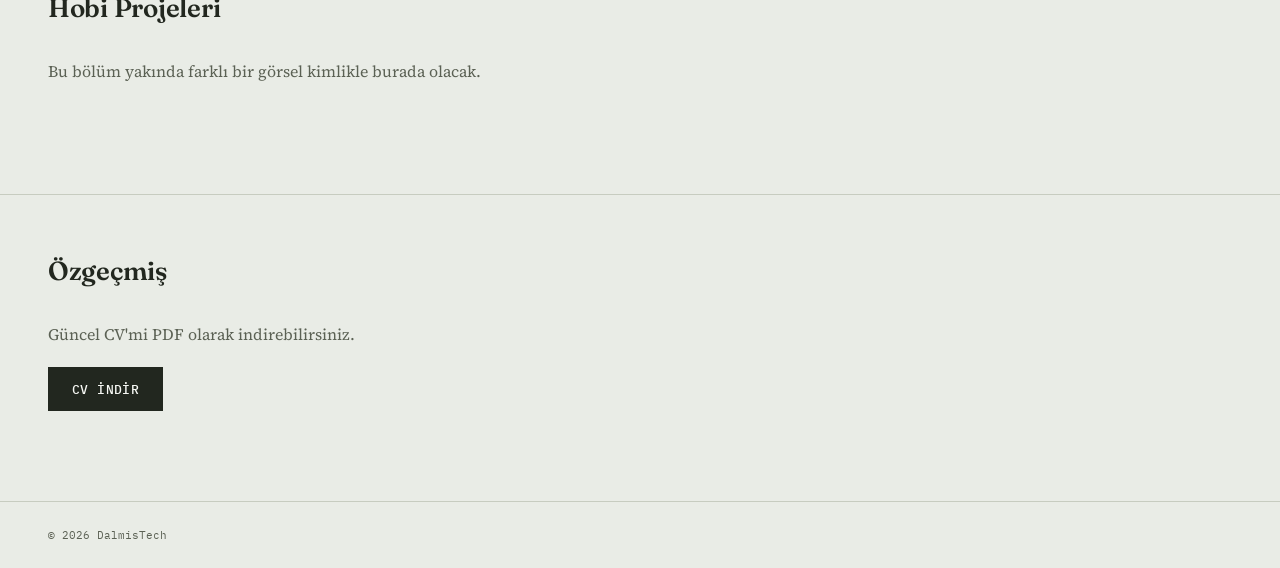
==== commit f90fd405: "radyal menü ve mobil menü hatalarını giderme" ====
--- a/index.html
+++ b/index.html
@@ -42,7 +42,7 @@
       <span class="accent" data-i18n="h1_2">çözümleri</span><br>
       <span data-i18n="h1_3">sunuyorum.</span>
     </h1>
-    <p class="lead" data-i18n="lead">Tasarım uygulamalarından yazılıma, web teknolojilerinden veri analizine kadar birçok aracı kullanarak sahadaki problemlere pratik çözümler üretiyorum.</p>
+    <p class="lead" data-i18n="lead">Excel'den VBA'ya, web teknolojilerinden veri analizine kadar birçok aracı kullanarak sahadaki problemlere pratik çözümler üretiyorum.</p>
     <div class="ctas">
       <a href="#projeler" class="btn" data-i18n="cta_projects">PROJELERİ GÖR</a>
       <a href="#cv" class="btn ghost" data-i18n="cta_cv">CV İNDİR</a>
@@ -56,6 +56,7 @@
 
 <!-- Radyal menü, JS tarafından tetiklenince buraya konumlandırılır -->
 <div id="radialMenu" class="radial-menu" aria-hidden="true"></div>
+<div id="radialHoverZone" class="radial-hover-zone"></div>
 <div id="radialOverlay" class="radial-overlay"></div>
 
 <section id="projeler" class="projects">
@@ -73,7 +74,7 @@
 <section id="cv" class="cv-section">
   <h2 data-i18n="cv_title">Özgeçmiş</h2>
   <p data-i18n="cv_text">Güncel CV'mi PDF olarak indirebilirsiniz.</p>
-  <a href="assets/SACITALPDALMIS_CV_P.pdf" id="cvDownload" class="btn" download="SACITALPDALMIS_CV_P.pdf" data-i18n="cta_cv">CV İNDİR</a>
+  <a href="assets/cv-tr.pdf" id="cvDownload" class="btn" download="SACITALPDALMIS_CV_P.pdf" data-i18n="cta_cv">CV İNDİR</a>
 </section>
 
 <footer>
--- a/style.css
+++ b/style.css
@@ -188,6 +188,83 @@
 }
 .radial-menu.active{ pointer-events:auto; }
 
+/* Dilimler arası boşluklarda fareyi yakalayan görünmez daire — bu olmadan
+   fare bir kutudan çıkıp boşluğa girince menü anında kapanıyordu. */
+.radial-hover-zone{
+  position: fixed;
+  border-radius: 50%;
+  z-index: 95; /* overlay(90) < bu(95) < radial-menu/liste(100) */
+  pointer-events: none;
+  background: transparent;
+}
+.radial-hover-zone.active{ pointer-events: auto; }
+
+/* Dokunmatik cihazlarda: dikey, kaydırılabilir liste (daire dar ekranda
+   çok öğeyle sığmıyor — bkz. script.js openListMenu) */
+.radial-menu.list-mode{
+  left: 50% !important;
+  top: 50% !important;
+  width: min(340px, 88vw);
+  height: auto;
+  max-height: 75vh;
+  overflow-y: auto;
+  display: flex;
+  flex-direction: column;
+  gap: 10px;
+  background: var(--panel);
+  border: 1px solid var(--panel-border);
+  padding: 18px;
+  transform: translate(-50%, -50%) scale(0.94);
+  opacity: 0;
+  transition: transform 0.2s ease, opacity 0.2s ease;
+}
+.radial-menu.list-mode.active{
+  transform: translate(-50%, -50%) scale(1);
+  opacity: 1;
+}
+.list-header{
+  display:flex;
+  align-items:baseline;
+  gap: 10px;
+  padding-bottom: 12px;
+  border-bottom: 1px solid var(--panel-border);
+  margin-bottom: 4px;
+}
+.list-num{
+  font-family:'Fraunces', serif;
+  font-weight:600;
+  font-size: 22px;
+  color: var(--ink);
+}
+.list-label{
+  font-family:'IBM Plex Mono', monospace;
+  font-size: 11px;
+  color: var(--steel);
+  text-transform: uppercase;
+  letter-spacing: 0.06em;
+}
+.radial-menu.list-mode .radial-item{
+  position: relative;
+  width: 100%;
+  min-width: 0;
+  box-sizing: border-box;
+  transform: none !important;
+  opacity: 1 !important;
+  left: auto;
+}
+.radial-menu.list-mode .radial-item .ri-inner{
+  padding: 14px;
+}
+.radial-menu.list-mode .list-header,
+.radial-menu.list-mode .ri-title,
+.radial-menu.list-mode .ri-tag,
+.radial-menu.list-mode .ri-metric,
+.radial-menu.list-mode .list-label{
+  min-width: 0;
+  overflow-wrap: break-word;
+  word-break: break-word;
+}
+
 .radial-center{
   position:absolute;
   width:64px; height:64px;
@@ -253,6 +330,13 @@
 }
 .ri-dots .dots-filled{ color: var(--teal); }
 .ri-dots .dots-empty{ color: var(--panel-border); }
+.ri-metric{
+  font-family:'IBM Plex Mono', monospace;
+  font-size:9.5px;
+  color: var(--teal);
+  margin-top:6px;
+  line-height:1.4;
+}
 .radial-line{
   position:absolute;
   height:1px;
@@ -394,6 +478,31 @@
   margin-bottom: 36px;
 }
 .detail-media video, .detail-media img{ width:100%; display:block; }
+.detail-media-caption{
+  font-family:'IBM Plex Mono', monospace;
+  font-size:11px;
+  color: var(--steel);
+  padding: 10px 14px;
+  border-top: 1px solid var(--panel-border);
+  background: var(--panel);
+}
+
+/* Metin+görsel iç içe anlatı bloğu (sections) */
+.detail-image{
+  margin: 0 0 30px;
+  max-width: 620px;
+}
+.detail-image img{
+  width: 100%;
+  display: block;
+  border: 1px solid var(--panel-border);
+}
+.detail-image-caption{
+  font-family:'IBM Plex Mono', monospace;
+  font-size: 11px;
+  color: var(--steel);
+  margin-top: 10px;
+}
 
 .detail-ctas{ display:flex; gap:16px; margin-bottom: 60px; }
 
